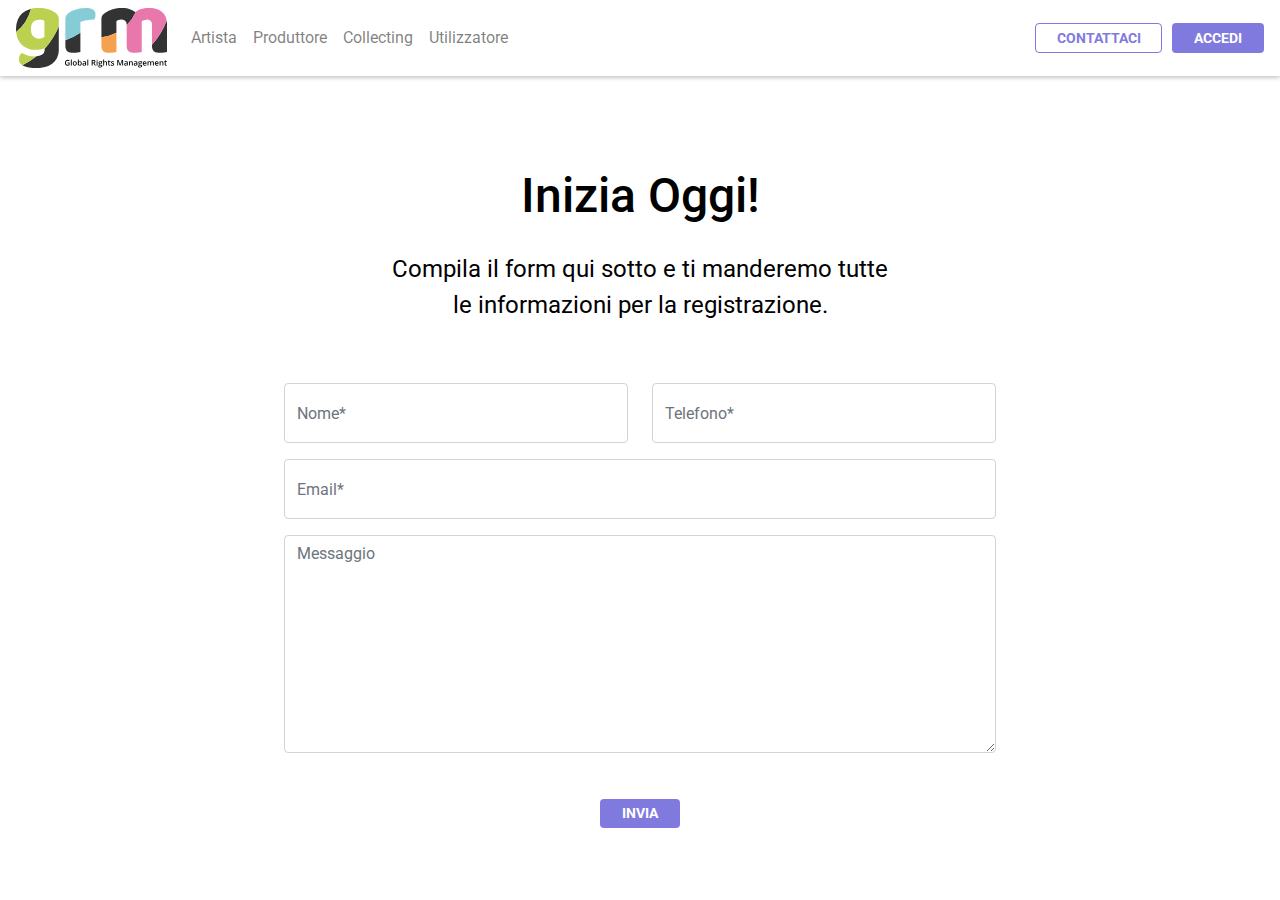
==== registrati.html @ 9e6f2bcb "Add files via upload" ====
<!DOCTYPE html>
<html lang="en">
  <head>
    <!-- Required meta tags -->
    <meta charset="utf-8" />
    <meta
      name="viewport"
      content="width=device-width, initial-scale=1, shrink-to-fit=no"
    />

    <!-- Bootstrap CSS -->
    <link
      rel="stylesheet"
      href="https://stackpath.bootstrapcdn.com/bootstrap/4.4.1/css/bootstrap.min.css"
      integrity="sha384-Vkoo8x4CGsO3+Hhxv8T/Q5PaXtkKtu6ug5TOeNV6gBiFeWPGFN9MuhOf23Q9Ifjh"
      crossorigin="anonymous"
    />

    <!-- CSS -->
    <link rel="stylesheet" href="css/style.css" />

    <!-- GOOGLE FONT -->
    <link
      href="https://fonts.googleapis.com/css?family=Roboto:400,500,700&display=swap"
      rel="stylesheet"
    />

    <!-- Title -->
    <title>GRM | Registrati</title>
  </head>

  <body>
    <!-- Navbar -->
    <nav class="navbar navbar-expand-md navbar-light bg-white">
      <a class="navbar-brand" href="index.html"></a>
      <button
        class="navbar-toggler"
        type="button"
        data-toggle="collapse"
        data-target="#navbarTogglerDemo02"
        aria-controls="navbarTogglerDemo02"
        aria-expanded="false"
        aria-label="Toggle navigation"
      >
        <span class="navbar-toggler-icon"></span>
      </button>

      <div class="collapse navbar-collapse" id="navbarTogglerDemo02">
        <ul class="navbar-nav mr-auto mt-2 mt-lg-0">
          <!-- class active to add -->
          <li class="nav-item">
            <a class="nav-link" href="artista.html">Artista</a>
          </li>
          <li class="nav-item">
            <a class="nav-link" href="produttore.html">Produttore</a>
          </li>
          <li class="nav-item">
            <a class="nav-link" href="collecting.html">Collecting</a>
          </li>
          <li class="nav-item">
            <a class="nav-link" href="utilizzatore.html">Utilizzatore</a>
          </li>
        </ul>
        <a href="registrati.html" class="btn btn-white">CONTATTACI</a>
        <a href="accedi.html" class="btn btn-purple">ACCEDI</a>
      </div>
    </nav>

    <!-- FORM -->

    <div
      class="d-flex justify-content-center"
      style="padding-bottom: 66px; padding-top: 91px;"
    >
      <div class="container form-header">
        <div class="form-title" style="height: 84px;">
          <h1 style="font-size: 48px;">Inizia Oggi!</h1>
        </div>
        <div class="form-header-content" style="height: 66px;">
          <p style="font-size: 24px;">
            Compila il form qui sotto e ti manderemo tutte<br />
            le informazioni per la registrazione.
          </p>
        </div>
      </div>
    </div>
    <div class="container" style="width: 742px; margin: 0 auto">
      <div class="form">
        <form>
          <div class="d-flex justify-content-between">
            <div class="form-group" style="width: 100%; margin-right: 12px;">
              <input
                type="text"
                class="form-control"
                id="InputEmail1"
                aria-describedby="emailHelp"
                placeholder="Nome*"
                style="border-radius: 5; height: 60px;"
              />
            </div>
            <div class="form-group" style="width: 100%; margin-left: 12px;">
              <input
                type="text"
                class="form-control"
                id="InputEmail1"
                aria-describedby="emailHelp"
                placeholder="Telefono*"
                style="border-radius: 5; height: 60px;"
              />
            </div>
          </div>
          <div class="form-group">
            <input
              type="email"
              class="form-control"
              id="InputEmail1"
              aria-describedby="emailHelp"
              placeholder="Email*"
              style="border-radius: 5; height: 60px;"
            />
          </div>
          <div class="form-group">
            <textarea
              class="form-control"
              id="exampleFormControlTextarea1"
              maxlength="400"
              style="height: 218px; border-radius: 5;"
              placeholder="Messaggio"
            ></textarea>
          </div>
        </form>
      </div>
    </div>
    <div class="container" style="text-align: center; padding-top: 30px;">
      <button type="button" class="btn btn-purple">INVIA</button>
    </div>

    <!-- Optional JavaScript -->
    <!-- jQuery first, then Popper.js, then Bootstrap JS -->
    <script
      src="https://code.jquery.com/jquery-3.4.1.slim.min.js"
      integrity="sha384-J6qa4849blE2+poT4WnyKhv5vZF5SrPo0iEjwBvKU7imGFAV0wwj1yYfoRSJoZ+n"
      crossorigin="anonymous"
    ></script>
    <script
      src="https://cdn.jsdelivr.net/npm/popper.js@1.16.0/dist/umd/popper.min.js"
      integrity="sha384-Q6E9RHvbIyZFJoft+2mJbHaEWldlvI9IOYy5n3zV9zzTtmI3UksdQRVvoxMfooAo"
      crossorigin="anonymous"
    ></script>
    <script
      src="https://stackpath.bootstrapcdn.com/bootstrap/4.4.1/js/bootstrap.min.js"
      integrity="sha384-wfSDF2E50Y2D1uUdj0O3uMBJnjuUD4Ih7YwaYd1iqfktj0Uod8GCExl3Og8ifwB6"
      crossorigin="anonymous"
    ></script>
  </body>
</html>
---- css/style.css ----
:root {
  max-width: 1920px;
  margin: 0 auto;
  font-family: "Roboto", sans-serif;
  /* this define what 1rem is */
  /*  font-size: 62.5%; */ /*  1 rem = 10px; 10px/16px=62.5% */
}

/* UTILITIES */

.btn-purple {
  background-color: #817ade;
  color: white;
  padding: 0.2rem 1.3rem;
  font-size: 14px;
  font-weight: bold;
}

.btn-purple:hover {
  background-color: #817ade;
  color: white;
}

.btn-white {
  background-color: white;
  border: #817ade solid 1px;
  color: #817ade;
  margin-right: 10px;
  padding: 0.2rem 1.3rem;

  font-size: 14px;
  font-weight: bold;
}

.btn-white:hover {
  background-color: white;
  border: #817ade solid 1px;
  color: #817ade;
}

/* NAVBAR */

.navbar {
  position: relative;
  top: 0px;
  left: 0px;
  width: 100%;
  box-sizing: padding-box;
  box-shadow: 0px 1px 5px #0000004d;
}

.navbar-brand {
  background-image: url("../img/Group351.svg");
  background-color: transparent;
  width: 151px;
  height: 60px;
  background-position: center;
  background-repeat: no-repeat;
  background-size: cover;
}

/* SHOWCASE */
.header {
  width: 100%;
  background-image: url("../img/Group539@2x.png");
  background-color: transparent;
  height: 655px;
  background-position: center;
  background-repeat: no-repeat;
  background-size: cover;
  position: relative;
  box-sizing: padding-box;
}

/* MAIN */

#main {
  width: inherit;
  margin-top: 5rem;
  margin-bottom: 20rem;
  width: 100%;
}

.main__container {
  margin: 0 auto;
  width: 50%;
  text-align: center;
}

.main__h1 {
}

.main__h3 {
}

.main__h5 {
}

/* FOOTER */

/* FORM */
.form-header {
  text-align: center;
  font-family: "Roboto", sans-serif;
  letter-spacing: 0;
  color: #000000;
  opacity: 1;
}

/* MEDIA QUERY */

@media (min-width: 812px) {
  .navbar-expand-lg {
    -ms-flex-flow: row nowrap;
    flex-flow: row nowrap;
    -ms-flex-pack: start;
    justify-content: space-around;
  }
}
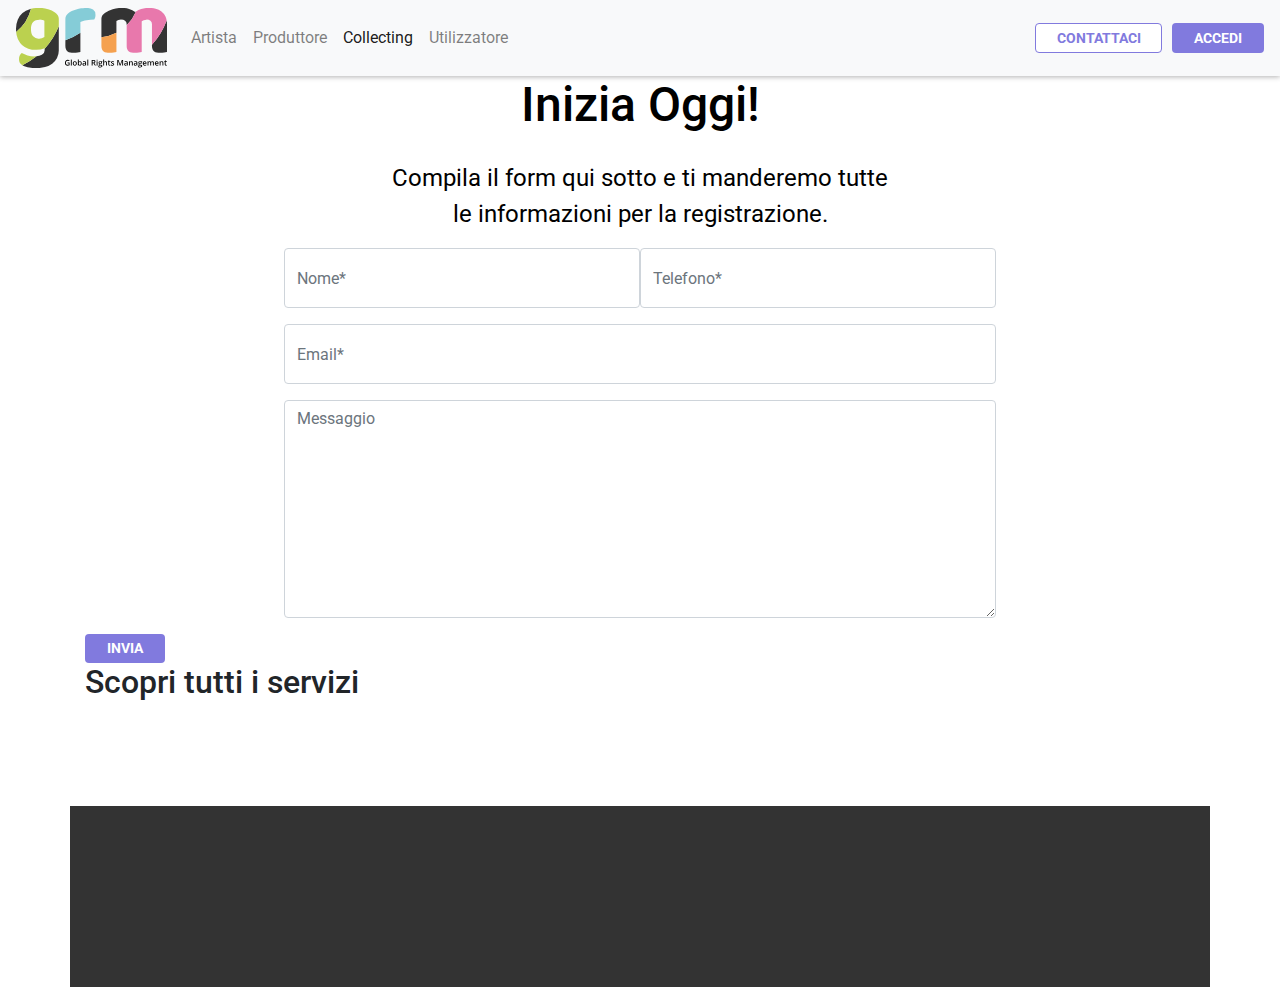
==== commit 76fc899b: "Add files via upload" ====
--- a/registrati.html
+++ b/registrati.html
@@ -19,19 +19,20 @@
     <!-- CSS -->
     <link rel="stylesheet" href="css/style.css" />
 
-    <!-- GOOGLE FONT -->
     <link
-      href="https://fonts.googleapis.com/css?family=Roboto:400,500,700&display=swap"
+      href="https://fonts.googleapis.com/css?family=Roboto&display=swap"
       rel="stylesheet"
     />
 
     <!-- Title -->
-    <title>GRM | Registrati</title>
+    <title>GRM | Global Rights Management</title>
   </head>
 
   <body>
-    <!-- Navbar -->
-    <nav class="navbar navbar-expand-md navbar-light bg-white">
+    <!-- NAVBAR -->
+    <nav
+      class="navbar navbar-expand-lg navbar-light bg-light justify-content-around"
+    >
       <a class="navbar-brand" href="index.html"></a>
       <button
         class="navbar-toggler"
@@ -55,7 +56,7 @@
             <a class="nav-link" href="produttore.html">Produttore</a>
           </li>
           <li class="nav-item">
-            <a class="nav-link" href="collecting.html">Collecting</a>
+            <a class="nav-link active" href="collecting.html">Collecting</a>
           </li>
           <li class="nav-item">
             <a class="nav-link" href="utilizzatore.html">Utilizzatore</a>
@@ -66,17 +67,13 @@
       </div>
     </nav>
 
-    <!-- FORM -->
-
-    <div
-      class="d-flex justify-content-center"
-      style="padding-bottom: 66px; padding-top: 91px;"
-    >
+    <!-- Registrati text -->
+    <div class="d-flex justify-content-center registrati-main-text">
       <div class="container form-header">
-        <div class="form-title" style="height: 84px;">
+        <div class="form-title" style="min-height: 84px;">
           <h1 style="font-size: 48px;">Inizia Oggi!</h1>
         </div>
-        <div class="form-header-content" style="height: 66px;">
+        <div class="form-header-content" style="min-height: 66px;">
           <p style="font-size: 24px;">
             Compila il form qui sotto e ti manderemo tutte<br />
             le informazioni per la registrazione.
@@ -84,26 +81,28 @@
         </div>
       </div>
     </div>
-    <div class="container" style="width: 742px; margin: 0 auto">
+
+    <!-- Form container -->
+    <div class="container" style="max-width: 742px; margin: 0 auto;">
       <div class="form">
         <form>
-          <div class="d-flex justify-content-between">
-            <div class="form-group" style="width: 100%; margin-right: 12px;">
+          <div class="d-md-flex justify-content-between">
+            <div id="name-placeholder" class="form-group" style="width: 100%;">
               <input
                 type="text"
                 class="form-control"
-                id="InputEmail1"
-                aria-describedby="emailHelp"
+                id="InputName"
+                aria-describedby="nameHelp"
                 placeholder="Nome*"
                 style="border-radius: 5; height: 60px;"
               />
             </div>
-            <div class="form-group" style="width: 100%; margin-left: 12px;">
+            <div id="tel-placeholder" class="form-group" style="width: 100%;">
               <input
                 type="text"
                 class="form-control"
-                id="InputEmail1"
-                aria-describedby="emailHelp"
+                id="InputTelephone"
+                aria-describedby="tellHelp"
                 placeholder="Telefono*"
                 style="border-radius: 5; height: 60px;"
               />
@@ -113,7 +112,7 @@
             <input
               type="email"
               class="form-control"
-              id="InputEmail1"
+              id="InputEmail"
               aria-describedby="emailHelp"
               placeholder="Email*"
               style="border-radius: 5; height: 60px;"
@@ -122,18 +121,100 @@
           <div class="form-group">
             <textarea
               class="form-control"
-              id="exampleFormControlTextarea1"
+              id="FormControlTextarea"
               maxlength="400"
-              style="height: 218px; border-radius: 5;"
+              style="height: 218px; border-radius: 5; padding-bottom: 0px;"
               placeholder="Messaggio"
             ></textarea>
           </div>
         </form>
       </div>
     </div>
-    <div class="container" style="text-align: center; padding-top: 30px;">
-      <button type="button" class="btn btn-purple">INVIA</button>
-    </div>
+
+    <!-- Send button container -->
+    <div class="container send-container">
+      <button type="button" class="btn btn-purple btn-invia">INVIA</button>
+      <h2 class="scopri-servizi">Scopri tutti i servizi</h2>
+    </div>
+    <!--
+    <div class="container" style="max-width: 1089px; height: 377px; vertical-align: bottom;">
+        <div class="row">
+            <div class="col-sm-3 col-md-3">
+                <div class="img2 position-relative">
+                    <div class="img3 position-absolute"></div>
+                    <div class="img1 position-absolute"></div>
+                </div>
+            </div>
+            <div class="col-sm-3 col-md-3">
+                <div class="img2 position-relative">
+                    <div class="img5 position-absolute"></div>
+                    <div class="img4 position-absolute"></div>
+                </div>
+            </div>
+            <div class="col-sm-3 col-md-3">
+                <div class="img2 position-relative" style="text-align: center;">
+                    <div class="img7 position-absolute"></div>
+                    <div class="img6 position-absolute"></div>
+                </div>
+            </div>
+            <div class="col-sm-3 col-md-3">
+                <div class="img2 position-relative">
+                    <div class="img9 position-absolute"></div>
+                    <div class="img8 position-absolute"></div>
+                </div>
+            </div>
+        </div>
+    </div>
+    -->
+
+    <!--Photo footer-->
+    <div class="container footer-photos">
+      <div class="photos-container">
+        <div class="photo-container">
+          <div class="photo-1"></div>
+          <img
+            class="img-standard"
+            src="../img/Registrati/Artista.png"
+            alt=""
+          />
+          <div class="bg-1"></div>
+        </div>
+        <div class="photo-container">
+          <div class="photo-2"></div>
+          <img
+            class="img-standard-2"
+            src="../img/Registrati/Produttore.png"
+            alt=""
+          />
+          <div class="bg-2"></div>
+        </div>
+        <div class="photo-container">
+          <div class="photo-3"></div>
+          <img
+            class="img-standard-3"
+            src="../img/Registrati/Utilizzatore.png"
+            alt=""
+          />
+          <div class="bg-3"></div>
+        </div>
+        <div class="photo-container">
+          <div class="photo-4"></div>
+          <img
+            class="img-standard-4"
+            src="../img/Registrati/Collecting.png"
+            alt=""
+          />
+          <div class="bg-4"></div>
+        </div>
+      </div>
+    </div>
+
+    <footer class="footer">
+      <div
+        class="container text-center"
+        style="height: 181px; background-color: #333333;"
+      ></div>
+    </footer>
 
     <!-- Optional JavaScript -->
     <!-- jQuery first, then Popper.js, then Bootstrap JS -->
